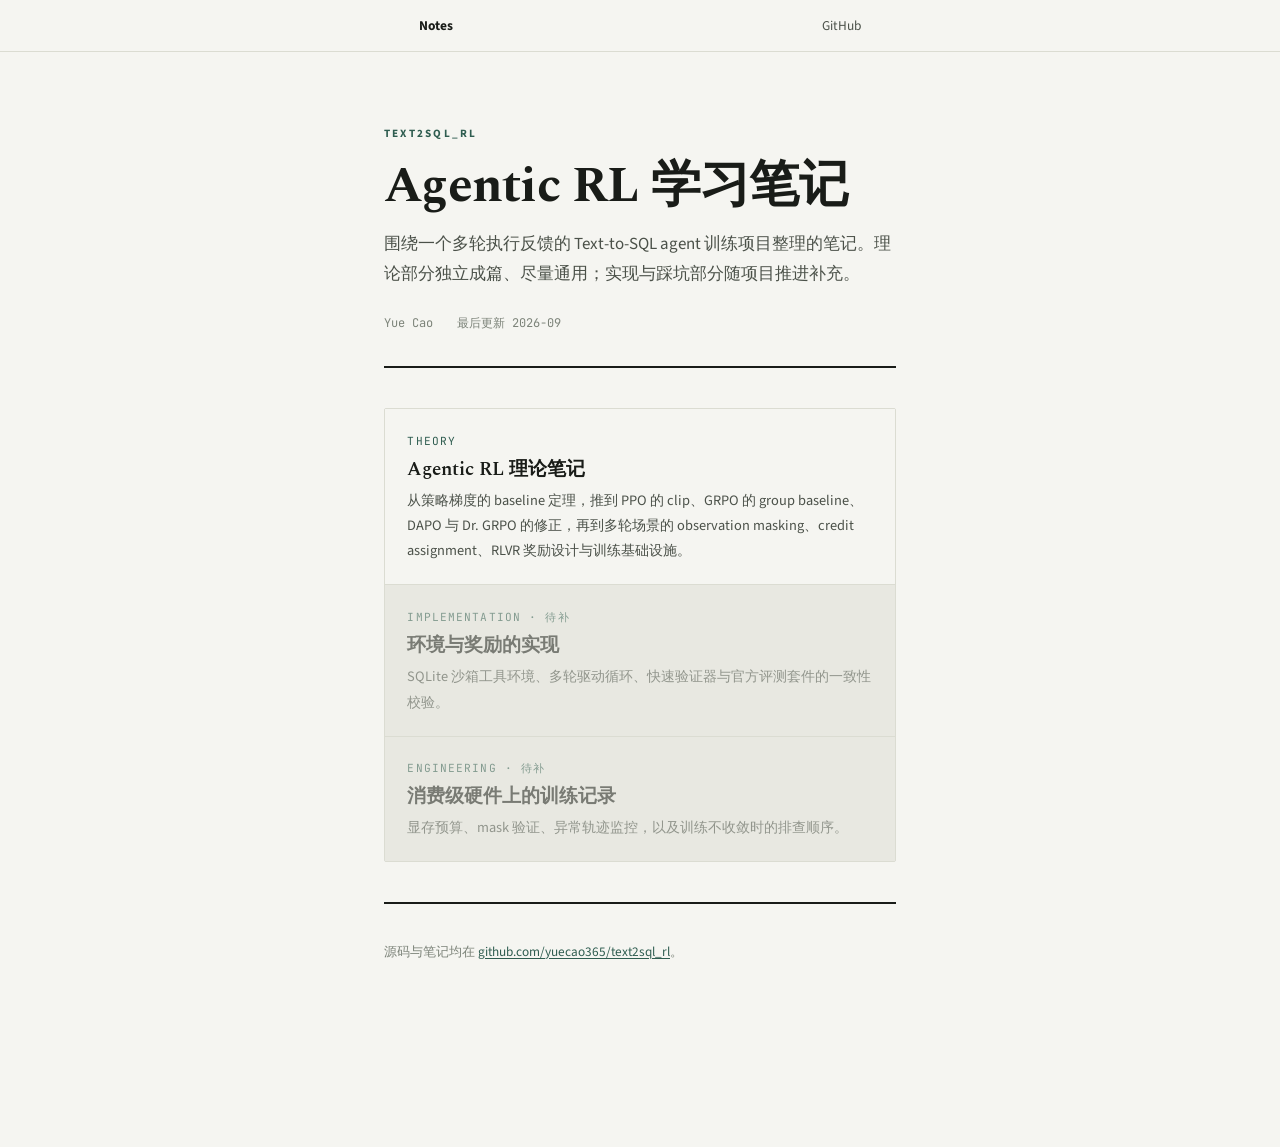
==== docs/index.html @ 24db0af2 "Add Agentic RL theory notes 从策略梯度到多轮 agent 训练的系统整理，作为项目的理论底稿：  - Part 0  问题设定：token-level MDP 与 sequ" ====
<!DOCTYPE html>
<html lang="zh-CN">
<head>
<meta charset="utf-8">
<meta name="viewport" content="width=device-width, initial-scale=1">
<title>Notes — text2sql_rl</title>
<meta name="description" content="Agentic RL 学习笔记：理论推导、实现记录与踩坑总结。">
<link rel="preconnect" href="https://fonts.googleapis.com">
<link rel="preconnect" href="https://fonts.gstatic.com" crossorigin>
<link rel="stylesheet" href="https://fonts.googleapis.com/css2?family=Spectral:ital,wght@0,400;0,600;0,700;1,400&family=Source+Sans+3:wght@400;600;700&family=JetBrains+Mono:wght@400;500&display=swap">
<link rel="stylesheet" href="assets/notes.css">
</head>
<body>

<div class="topbar"><div class="inner">
  <span class="here">Notes</span>
  <span class="spacer"></span>
  <a href="https://github.com/yuecao365/text2sql_rl">GitHub</a>
</div></div>

<div class="wrap">

<header class="mast">
  <div class="eyebrow">text2sql_rl</div>
  <h1>Agentic RL 学习笔记</h1>
  <p class="dek">围绕一个多轮执行反馈的 Text-to-SQL agent 训练项目整理的笔记。理论部分独立成篇、尽量通用；实现与踩坑部分随项目推进补充。</p>
  <div class="meta">
    <span>Yue Cao</span>
    <span>最后更新 2026-09</span>
  </div>
</header>

<div class="cards">
  <a class="card" href="theory.html">
    <div class="card-k">Theory</div>
    <h3>Agentic RL 理论笔记</h3>
    <p>从策略梯度的 baseline 定理，推到 PPO 的 clip、GRPO 的 group baseline、DAPO 与 Dr. GRPO 的修正，再到多轮场景的 observation masking、credit assignment、RLVR 奖励设计与训练基础设施。</p>
  </a>
  <div class="card soon">
    <div class="card-k">Implementation · 待补</div>
    <h3>环境与奖励的实现</h3>
    <p>SQLite 沙箱工具环境、多轮驱动循环、快速验证器与官方评测套件的一致性校验。</p>
  </div>
  <div class="card soon">
    <div class="card-k">Engineering · 待补</div>
    <h3>消费级硬件上的训练记录</h3>
    <p>显存预算、mask 验证、异常轨迹监控，以及训练不收敛时的排查顺序。</p>
  </div>
</div>

<footer class="site">
  <p>源码与笔记均在 <a href="https://github.com/yuecao365/text2sql_rl">github.com/yuecao365/text2sql_rl</a>。</p>
</footer>

</div>
</body>
</html>
---- docs/assets/notes.css ----
/* ===========================================================
   Agentic RL Notes — shared stylesheet
   =========================================================== */

:root{
  --ground:#F5F5F1; --surface:#FFFFFF; --surface-2:#EBECE5;
  --ink:#191C18; --ink-2:#4B5149; --ink-3:#7C8379;
  --rule:#DBDCD2; --rule-soft:#E7E8E0;
  --accent:#2F5D50; --accent-soft:#E3EDE8;
  --warn:#96552A; --warn-soft:#F6E9DD;
  --code-bg:#EEF0E9;
  --measure:70ch;
}
@media (prefers-color-scheme: dark){
  :root{
    --ground:#14170F; --surface:#1B1F17; --surface-2:#222719;
    --ink:#E9EBE1; --ink-2:#AAB2A3; --ink-3:#7B8377;
    --rule:#2C3228; --rule-soft:#242A20;
    --accent:#8FC7AF; --accent-soft:#1E2C25;
    --warn:#D89B6B; --warn-soft:#2E241A;
    --code-bg:#1E2318;
  }
}

*{box-sizing:border-box;}
html{scroll-behavior:smooth;}
@media (prefers-reduced-motion:reduce){html{scroll-behavior:auto;}}

body{
  margin:0; background:var(--ground); color:var(--ink);
  font-family:'Source Sans 3','Noto Sans SC',-apple-system,BlinkMacSystemFont,'Segoe UI',sans-serif;
  font-size:17px; line-height:1.75;
  -webkit-text-size-adjust:100%; -webkit-font-smoothing:antialiased;
}

/* ---------- top bar ---------- */
.topbar{
  border-bottom:1px solid var(--rule); background:var(--ground);
  position:sticky; top:0; z-index:20;
}
.topbar .inner{
  max-width:var(--measure); margin:0 auto; padding:.85rem 1.5rem;
  display:flex; gap:1.5rem; align-items:baseline; font-size:.84rem;
}
.topbar a{color:var(--ink-2); text-decoration:none;}
.topbar a:hover{color:var(--accent);}
.topbar .here{font-weight:700; color:var(--ink);}
.topbar .spacer{flex:1;}

/* ---------- layout ---------- */
.wrap{max-width:var(--measure); margin:0 auto; padding:0 1.5rem 7rem;}

/* ---------- masthead ---------- */
.mast{padding:4.5rem 0 2rem; border-bottom:2px solid var(--ink); margin-bottom:2.5rem;}
.mast .eyebrow{
  font-size:.7rem; letter-spacing:.2em; text-transform:uppercase;
  color:var(--accent); font-weight:700; margin-bottom:1rem;
}
h1{
  font-family:'Spectral',Georgia,'Songti SC',serif; font-weight:700;
  font-size:clamp(2.1rem,5.5vw,3.1rem); line-height:1.1; letter-spacing:-.015em;
  margin:0 0 1rem; text-wrap:balance;
}
.mast .dek{font-size:1.06rem; color:var(--ink-2); margin:0 0 1.5rem;}
.mast .meta{
  font-family:'JetBrains Mono',ui-monospace,monospace; font-size:.75rem;
  color:var(--ink-3); display:flex; flex-wrap:wrap; gap:.4rem 1.5rem;
}

/* ---------- table of contents ---------- */
.toc{
  border:1px solid var(--rule); border-radius:2px; padding:1.6rem 1.5rem 1.3rem;
  margin:0 0 3.5rem; position:relative; background:transparent;
}
.toc > .toc-title{
  position:absolute; top:-.66em; left:1.1rem; background:var(--ground); padding:0 .55rem;
  font-size:.67rem; font-weight:700; letter-spacing:.15em; text-transform:uppercase; color:var(--accent);
}
.toc ol{list-style:none; margin:0; padding:0; counter-reset:part;}
.toc > ol > li{counter-increment:part; margin-bottom:.5rem;}
.toc > ol > li > a{
  font-family:'Spectral',Georgia,serif; font-weight:600; font-size:1.02rem;
  color:var(--ink); text-decoration:none; display:block;
}
.toc > ol > li > a::before{
  content:counter(part,decimal-leading-zero) "  ";
  font-family:'JetBrains Mono',monospace; font-size:.76rem; font-weight:500;
  color:var(--accent); letter-spacing:.05em;
}
.toc > ol > li > a:hover{color:var(--accent);}
.toc ul{list-style:none; margin:.15rem 0 .9rem; padding-left:2.35rem;
  display:flex; flex-wrap:wrap; gap:.1rem 1.1rem;}
.toc ul li{font-size:.85rem;}
.toc ul a{color:var(--ink-3); text-decoration:none;}
.toc ul a:hover{color:var(--accent);}

/* ---------- sections ---------- */
section.part{margin-bottom:4.5rem; scroll-margin-top:4.5rem;}
.part-head{margin-bottom:2rem; padding-bottom:1rem; border-bottom:1px solid var(--rule);}
.part-num{
  font-family:'JetBrains Mono',monospace; font-size:.72rem; font-weight:500;
  letter-spacing:.12em; color:var(--accent); text-transform:uppercase;
}
h2{
  font-family:'Spectral',Georgia,'Songti SC',serif; font-weight:700;
  font-size:clamp(1.6rem,3.6vw,2.05rem); line-height:1.2; letter-spacing:-.012em;
  margin:.45rem 0 .5rem; text-wrap:balance;
}
.part-sub{font-size:.88rem; color:var(--ink-3); margin:0;}
h3{
  font-family:'Spectral',Georgia,'Songti SC',serif; font-weight:600;
  font-size:1.3rem; line-height:1.32; margin:2.8rem 0 .8rem;
  text-wrap:balance; scroll-margin-top:4.5rem;
}
h4{font-weight:700; font-size:1rem; margin:1.8rem 0 .45rem; color:var(--ink);}
p{margin:0 0 1.1rem;}
a{color:var(--accent); text-decoration-thickness:1px; text-underline-offset:2px;}
a:focus-visible{outline:2px solid var(--accent); outline-offset:3px; border-radius:2px;}
strong{font-weight:700; color:var(--ink);}
ul,ol{margin:0 0 1.2rem; padding-left:1.4rem;}
li{margin-bottom:.5rem;}
li::marker{color:var(--ink-3);}

/* ---------- math ---------- */
mjx-container[display="true"]{
  margin:1.5rem 0 !important; overflow-x:auto; overflow-y:hidden;
  padding:.35rem .2rem;
}
mjx-container{color:var(--ink);}

/* 宽公式允许适度破格，超出正文测量宽度，减少横向滚动 */
@media (min-width:900px){
  mjx-container[display="true"]{
    margin-left:calc(-1 * clamp(0px, 7vw, 110px)) !important;
    margin-right:calc(-1 * clamp(0px, 7vw, 110px)) !important;
  }
}

/* ---------- code ---------- */
code{
  font-family:'JetBrains Mono',ui-monospace,monospace; font-size:.84em;
  background:var(--code-bg); padding:.13em .38em; border-radius:2px;
}
pre{
  font-family:'JetBrains Mono',ui-monospace,monospace; font-size:.8rem; line-height:1.75;
  background:var(--code-bg); border:1px solid var(--rule); border-radius:2px;
  padding:1rem 1.15rem; overflow-x:auto; margin:1.5rem 0; color:var(--ink);
}
pre code{background:none; padding:0; font-size:1em;}

/* ---------- callout boxes ---------- */
.box{
  position:relative; border:1px solid var(--rule); border-radius:2px;
  padding:1.7rem 1.35rem 1.2rem; margin:2.2rem 0; background:transparent;
}
.box > .lbl{
  position:absolute; top:-.66em; left:1.05rem; background:var(--ground); padding:0 .55rem;
  font-size:.67rem; font-weight:700; letter-spacing:.15em; text-transform:uppercase;
  color:var(--accent);
}
.box.key{background:var(--accent-soft); border-color:var(--accent);}
.box.key > .lbl{background:var(--accent-soft);}
.box.warn{background:var(--warn-soft); border-color:var(--warn);}
.box.warn > .lbl{background:var(--warn-soft); color:var(--warn);}
.box > *:last-child{margin-bottom:0;}

.lede{
  font-size:1.04rem; color:var(--ink-2);
  border-left:2px solid var(--accent); padding-left:1.15rem; margin:0 0 2.2rem;
}

/* ---------- tables ---------- */
.tw{overflow-x:auto; margin:1.7rem 0; border:1px solid var(--rule); border-radius:2px;}
table{border-collapse:collapse; width:100%; font-size:.87rem; background:var(--surface);}
th,td{text-align:left; padding:.7rem .85rem; border-bottom:1px solid var(--rule-soft); vertical-align:top;}
thead th{
  background:var(--surface-2); font-size:.68rem; letter-spacing:.09em; text-transform:uppercase;
  color:var(--ink-2); font-weight:700; white-space:nowrap; border-bottom:1px solid var(--rule);
}
tbody tr:last-child td{border-bottom:none;}
td.num{font-family:'JetBrains Mono',monospace; font-variant-numeric:tabular-nums; white-space:nowrap;}

/* ---------- references ---------- */
.refs{list-style:none; padding-left:0; counter-reset:ref; font-size:.88rem;}
.refs li{counter-increment:ref; position:relative; padding-left:2.5rem; margin-bottom:.7rem; color:var(--ink-2);}
.refs li::before{
  content:"[" counter(ref) "]"; position:absolute; left:0; top:0;
  font-family:'JetBrains Mono',monospace; font-size:.76rem; color:var(--accent);
}

/* ---------- index page cards ---------- */
.cards{display:grid; gap:1px; background:var(--rule); border:1px solid var(--rule); border-radius:2px; margin:2.5rem 0;}
.card{background:var(--ground); padding:1.4rem 1.4rem 1.3rem; text-decoration:none; display:block; color:inherit;}
.card:hover{background:var(--surface);}
.card .card-k{font-family:'JetBrains Mono',monospace; font-size:.7rem; letter-spacing:.1em; text-transform:uppercase; color:var(--accent);}
.card h3{font-size:1.18rem; margin:.4rem 0 .35rem;}
.card p{font-size:.9rem; color:var(--ink-2); margin:0;}
.card.soon{opacity:.5;}
.card.soon:hover{background:var(--ground); cursor:default;}

footer.site{
  border-top:2px solid var(--ink); padding:2.2rem 0 4rem;
  font-size:.83rem; color:var(--ink-3);
}
footer.site p{margin:0 0 .5rem;}
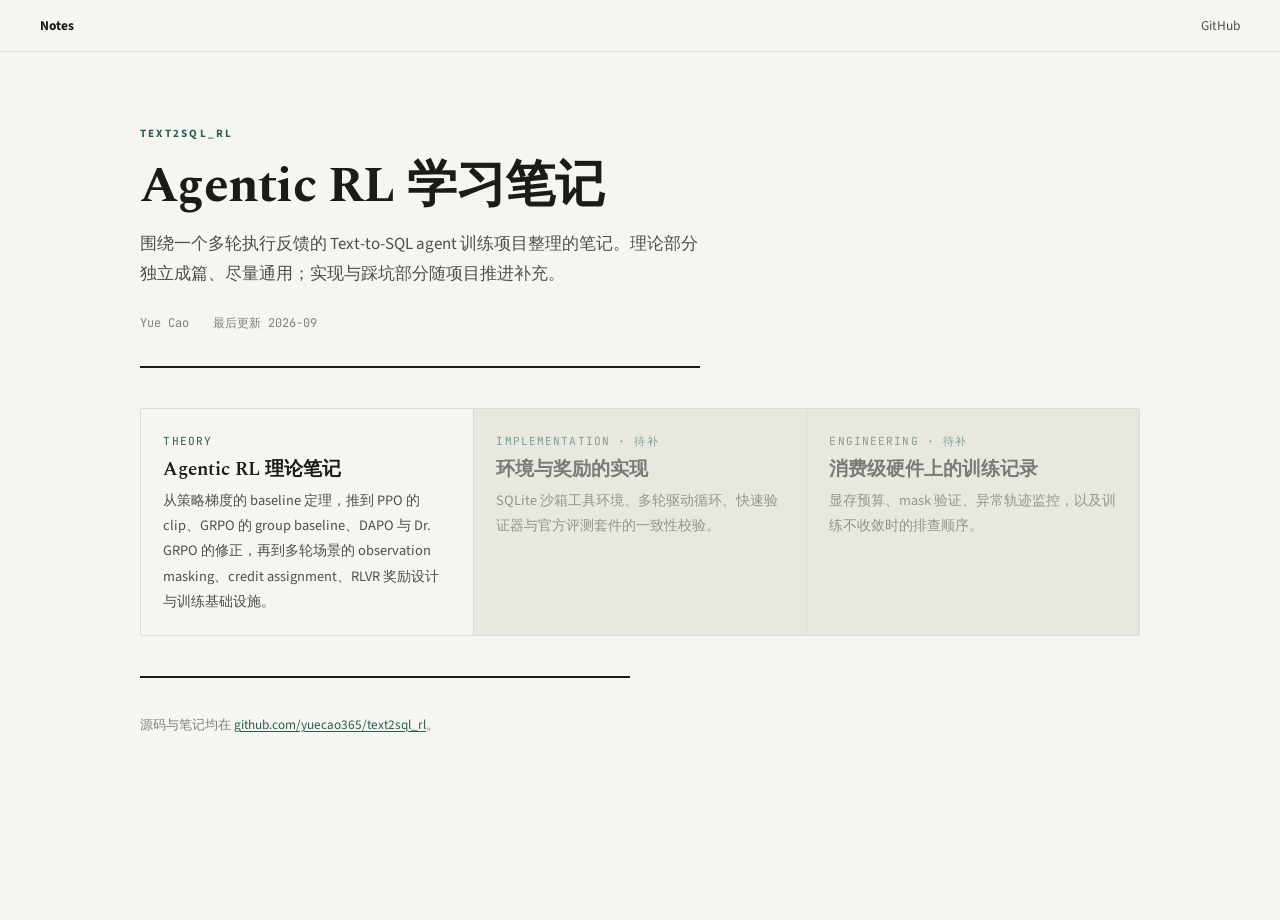
==== commit 1c591e6f: "Use full page width: sticky TOC rail + wide tables/code 宽屏下正文两侧留白过多。改为三区布局，让空间各司其职：  - 左侧 250px 常驻目录" ====
--- a/docs/index.html
+++ b/docs/index.html
@@ -18,7 +18,7 @@
   <a href="https://github.com/yuecao365/text2sql_rl">GitHub</a>
 </div></div>
 
-<div class="wrap">
+<div class="wrap solo">
 
 <header class="mast">
   <div class="eyebrow">text2sql_rl</div>
--- a/docs/assets/notes.css
+++ b/docs/assets/notes.css
@@ -42,6 +42,12 @@
   max-width:var(--measure); margin:0 auto; padding:.85rem 1.5rem;
   display:flex; gap:1.5rem; align-items:baseline; font-size:.84rem;
 }
+@media (min-width:1180px){
+  .topbar .inner{max-width:1420px; padding:.85rem 2.5rem;}
+}
+@media (min-width:1600px){
+  .topbar .inner{max-width:1560px;}
+}
 .topbar a{color:var(--ink-2); text-decoration:none;}
 .topbar a:hover{color:var(--accent);}
 .topbar .here{font-weight:700; color:var(--ink);}
@@ -49,6 +55,87 @@
 
 /* ---------- layout ---------- */
 .wrap{max-width:var(--measure); margin:0 auto; padding:0 1.5rem 7rem;}
+.shell{display:block;}
+.rail{display:none;}
+
+/* 宽屏：左侧常驻目录，正文保持阅读行宽，宽元素（表格/代码/公式）向右扩展 */
+@media (min-width:1180px){
+  .shell{
+    display:grid;
+    grid-template-columns:250px minmax(0,1fr);
+    gap:0 4rem;
+    max-width:1420px; margin:0 auto; padding:0 2.5rem;
+  }
+  .shell > .wrap{grid-column:2; max-width:none; margin:0; padding:0 0 7rem;}
+
+  /* 无侧栏的短页面（索引页）：单独放宽 */
+  .wrap.solo{max-width:1080px; padding:0 2.5rem 7rem;}
+  .wrap.solo .mast{max-width:var(--measure);}
+  .cards{grid-template-columns:repeat(3,1fr);}
+
+  /* 正文类元素保持在阅读行宽内 */
+  .mast,
+  .part-head,
+  section.part > p,
+  section.part > ul,
+  section.part > ol,
+  section.part > h3,
+  section.part > h4,
+  section.part > .box,
+  section.part > .lede,
+  section.part > blockquote,
+  footer.site{
+    max-width:var(--measure);
+  }
+  /* 宽元素放开 */
+  section.part > .tw,
+  section.part > pre{max-width:none;}
+
+  /* 顶部内联目录让位给侧栏 */
+  .toc{display:none;}
+
+  .rail{
+    display:block; grid-column:1;
+    position:sticky; top:0; align-self:start;
+    max-height:100vh; overflow-y:auto;
+    padding:5.5rem 0 3rem; font-size:.84rem;
+    scrollbar-width:thin;
+  }
+  .rail .rail-h{
+    font-size:.64rem; letter-spacing:.16em; text-transform:uppercase;
+    color:var(--ink-3); font-weight:700; margin-bottom:1rem;
+  }
+  .rail ol{list-style:none; margin:0; padding:0; counter-reset:rpart;}
+  .rail > ol > li{counter-increment:rpart; margin-bottom:.15rem;}
+  .rail > ol > li > a{
+    display:block; padding:.3rem 0 .3rem .75rem;
+    color:var(--ink-2); text-decoration:none; line-height:1.35;
+    border-left:2px solid transparent;
+    font-family:'Spectral',Georgia,serif; font-weight:600; font-size:.95rem;
+  }
+  .rail > ol > li > a::before{
+    content:counter(rpart,decimal-leading-zero) "  ";
+    font-family:'JetBrains Mono',monospace; font-size:.68rem; font-weight:500;
+    color:var(--ink-3);
+  }
+  .rail > ol > li > a:hover{color:var(--accent); border-left-color:var(--rule);}
+  .rail ul{list-style:none; margin:.1rem 0 .5rem; padding:0;}
+  .rail ul li{margin:0;}
+  .rail ul a{
+    display:block; padding:.2rem 0 .2rem 2.35rem;
+    color:var(--ink-3); text-decoration:none; font-size:.79rem; line-height:1.35;
+    border-left:2px solid transparent;
+  }
+  .rail ul a:hover{color:var(--accent);}
+  .rail a.active{color:var(--accent); border-left-color:var(--accent); background:var(--accent-soft);}
+  .rail > ol > li > a.active::before{color:var(--accent);}
+}
+
+/* 超宽屏：正文行宽略放开，避免留白过多 */
+@media (min-width:1600px){
+  :root{--measure:76ch;}
+  .shell{max-width:1560px; grid-template-columns:270px minmax(0,1fr);}
+}
 
 /* ---------- masthead ---------- */
 .mast{padding:4.5rem 0 2rem; border-bottom:2px solid var(--ink); margin-bottom:2.5rem;}
@@ -128,11 +215,12 @@
 }
 mjx-container{color:var(--ink);}
 
-/* 宽公式允许适度破格，超出正文测量宽度，减少横向滚动 */
-@media (min-width:900px){
+/* 中等宽度（单栏居中、无侧栏）时，宽公式适度破格减少横向滚动。
+   ≥1180px 走侧栏布局，正文列本身已足够宽，不再需要破格。 */
+@media (min-width:900px) and (max-width:1179px){
   mjx-container[display="true"]{
-    margin-left:calc(-1 * clamp(0px, 7vw, 110px)) !important;
-    margin-right:calc(-1 * clamp(0px, 7vw, 110px)) !important;
+    margin-left:calc(-1 * clamp(0px, 5vw, 80px)) !important;
+    margin-right:calc(-1 * clamp(0px, 5vw, 80px)) !important;
   }
 }
 
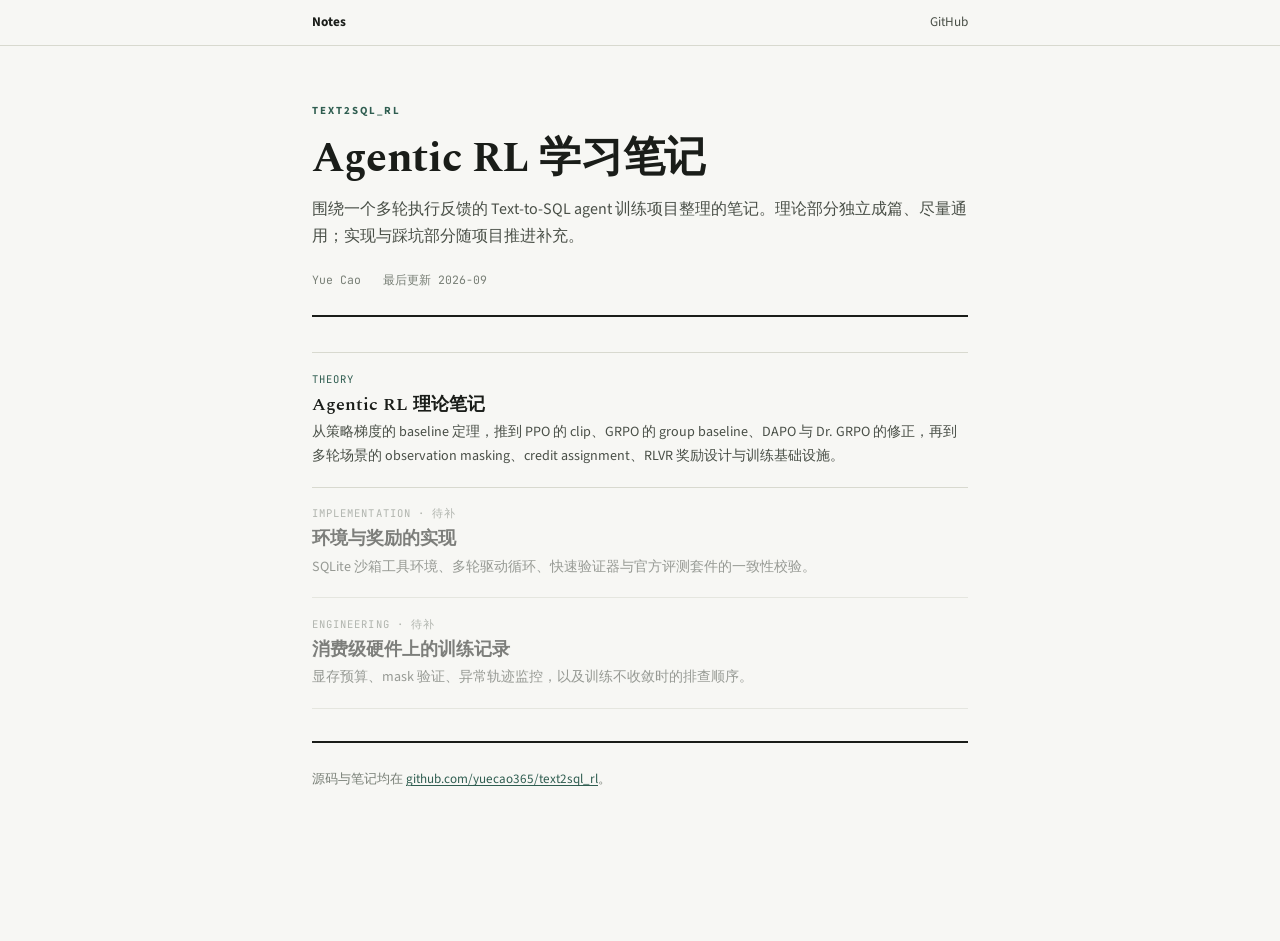
==== commit 8b14f8c5: "Rework layout for reading: centered column, restrained styling 上一版有两个实际问题：  1. 视觉不居中。侧栏与正文被整体居中，但正文只" ====
--- a/docs/index.html
+++ b/docs/index.html
@@ -8,7 +8,7 @@
 <link rel="preconnect" href="https://fonts.googleapis.com">
 <link rel="preconnect" href="https://fonts.gstatic.com" crossorigin>
 <link rel="stylesheet" href="https://fonts.googleapis.com/css2?family=Spectral:ital,wght@0,400;0,600;0,700;1,400&family=Source+Sans+3:wght@400;600;700&family=JetBrains+Mono:wght@400;500&display=swap">
-<link rel="stylesheet" href="assets/notes.css">
+<link rel="stylesheet" href="assets/notes.css?v=3">
 </head>
 <body>
 
@@ -18,7 +18,7 @@
   <a href="https://github.com/yuecao365/text2sql_rl">GitHub</a>
 </div></div>
 
-<div class="wrap solo">
+<div class="wrap">
 
 <header class="mast">
   <div class="eyebrow">text2sql_rl</div>
--- a/docs/assets/notes.css
+++ b/docs/assets/notes.css
@@ -1,23 +1,27 @@
 /* ===========================================================
-   Agentic RL Notes — shared stylesheet
+   Agentic RL Notes — stylesheet
+   目标：学术笔记的阅读密度与信息层级，装饰从简。
+   布局：正文列在视口中居中；目录浮在左侧空白区，不参与居中计算。
    =========================================================== */
 
 :root{
-  --ground:#F5F5F1; --surface:#FFFFFF; --surface-2:#EBECE5;
-  --ink:#191C18; --ink-2:#4B5149; --ink-3:#7C8379;
-  --rule:#DBDCD2; --rule-soft:#E7E8E0;
-  --accent:#2F5D50; --accent-soft:#E3EDE8;
-  --warn:#96552A; --warn-soft:#F6E9DD;
-  --code-bg:#EEF0E9;
-  --measure:70ch;
+  --ground:#F7F7F4; --surface:#FFFFFF; --surface-2:#EDEEE8;
+  --ink:#1A1D19; --ink-2:#494F47; --ink-3:#787F76;
+  --rule:#D8D9CF; --rule-soft:#E6E7DF;
+  --accent:#2F5D50;
+  --warn:#8F5227;
+  --code-bg:#EFF0EA;
+  --measure:44rem;          /* ≈704px，中文约 40 字/行 */
+  --rail-w:14rem;
+  --rail-gap:2.5rem;
 }
 @media (prefers-color-scheme: dark){
   :root{
-    --ground:#14170F; --surface:#1B1F17; --surface-2:#222719;
-    --ink:#E9EBE1; --ink-2:#AAB2A3; --ink-3:#7B8377;
-    --rule:#2C3228; --rule-soft:#242A20;
-    --accent:#8FC7AF; --accent-soft:#1E2C25;
-    --warn:#D89B6B; --warn-soft:#2E241A;
+    --ground:#15180F; --surface:#1C2017; --surface-2:#232819;
+    --ink:#E8EAE0; --ink-2:#A9B0A2; --ink-3:#7A8276;
+    --rule:#2E332A; --rule-soft:#252A21;
+    --accent:#8CC4AC;
+    --warn:#D2955F;
     --code-bg:#1E2318;
   }
 }
@@ -29,265 +33,198 @@
 body{
   margin:0; background:var(--ground); color:var(--ink);
   font-family:'Source Sans 3','Noto Sans SC',-apple-system,BlinkMacSystemFont,'Segoe UI',sans-serif;
-  font-size:17px; line-height:1.75;
+  font-size:17px; line-height:1.7;
   -webkit-text-size-adjust:100%; -webkit-font-smoothing:antialiased;
 }
 
-/* ---------- top bar ---------- */
-.topbar{
-  border-bottom:1px solid var(--rule); background:var(--ground);
-  position:sticky; top:0; z-index:20;
-}
+/* ---------- 顶栏 ---------- */
+.topbar{border-bottom:1px solid var(--rule); background:var(--ground); position:sticky; top:0; z-index:20;}
 .topbar .inner{
-  max-width:var(--measure); margin:0 auto; padding:.85rem 1.5rem;
-  display:flex; gap:1.5rem; align-items:baseline; font-size:.84rem;
-}
-@media (min-width:1180px){
-  .topbar .inner{max-width:1420px; padding:.85rem 2.5rem;}
-}
-@media (min-width:1600px){
-  .topbar .inner{max-width:1560px;}
+  max-width:var(--measure); margin:0 auto; padding:.7rem 1.5rem;
+  display:flex; gap:1.5rem; align-items:baseline; font-size:.83rem;
 }
 .topbar a{color:var(--ink-2); text-decoration:none;}
 .topbar a:hover{color:var(--accent);}
 .topbar .here{font-weight:700; color:var(--ink);}
 .topbar .spacer{flex:1;}
 
-/* ---------- layout ---------- */
-.wrap{max-width:var(--measure); margin:0 auto; padding:0 1.5rem 7rem;}
+/* ---------- 正文列：始终在视口中居中 ---------- */
 .shell{display:block;}
+.wrap{max-width:var(--measure); margin:0 auto; padding:0 1.5rem 6rem;}
 .rail{display:none;}
 
-/* 宽屏：左侧常驻目录，正文保持阅读行宽，宽元素（表格/代码/公式）向右扩展 */
-@media (min-width:1180px){
-  .shell{
-    display:grid;
-    grid-template-columns:250px minmax(0,1fr);
-    gap:0 4rem;
-    max-width:1420px; margin:0 auto; padding:0 2.5rem;
+/* ---------- 左侧目录：浮在左空白区，不影响正文居中 ---------- */
+@media (min-width:1360px){
+  .rail{
+    display:block; position:fixed;
+    top:4rem;
+    left:max(1.5rem, calc(50% - var(--measure)/2 - var(--rail-gap) - var(--rail-w)));
+    width:var(--rail-w);
+    max-height:calc(100vh - 5.5rem);
+    overflow-y:auto; overscroll-behavior:contain;
+    font-size:.82rem; scrollbar-width:thin;
   }
-  .shell > .wrap{grid-column:2; max-width:none; margin:0; padding:0 0 7rem;}
-
-  /* 无侧栏的短页面（索引页）：单独放宽 */
-  .wrap.solo{max-width:1080px; padding:0 2.5rem 7rem;}
-  .wrap.solo .mast{max-width:var(--measure);}
-  .cards{grid-template-columns:repeat(3,1fr);}
-
-  /* 正文类元素保持在阅读行宽内 */
-  .mast,
-  .part-head,
-  section.part > p,
-  section.part > ul,
-  section.part > ol,
-  section.part > h3,
-  section.part > h4,
-  section.part > .box,
-  section.part > .lede,
-  section.part > blockquote,
-  footer.site{
-    max-width:var(--measure);
-  }
-  /* 宽元素放开 */
-  section.part > .tw,
-  section.part > pre{max-width:none;}
-
-  /* 顶部内联目录让位给侧栏 */
-  .toc{display:none;}
-
-  .rail{
-    display:block; grid-column:1;
-    position:sticky; top:0; align-self:start;
-    max-height:100vh; overflow-y:auto;
-    padding:5.5rem 0 3rem; font-size:.84rem;
-    scrollbar-width:thin;
-  }
-  .rail .rail-h{
-    font-size:.64rem; letter-spacing:.16em; text-transform:uppercase;
-    color:var(--ink-3); font-weight:700; margin-bottom:1rem;
-  }
-  .rail ol{list-style:none; margin:0; padding:0; counter-reset:rpart;}
-  .rail > ol > li{counter-increment:rpart; margin-bottom:.15rem;}
-  .rail > ol > li > a{
-    display:block; padding:.3rem 0 .3rem .75rem;
-    color:var(--ink-2); text-decoration:none; line-height:1.35;
-    border-left:2px solid transparent;
-    font-family:'Spectral',Georgia,serif; font-weight:600; font-size:.95rem;
-  }
-  .rail > ol > li > a::before{
-    content:counter(rpart,decimal-leading-zero) "  ";
-    font-family:'JetBrains Mono',monospace; font-size:.68rem; font-weight:500;
-    color:var(--ink-3);
-  }
-  .rail > ol > li > a:hover{color:var(--accent); border-left-color:var(--rule);}
-  .rail ul{list-style:none; margin:.1rem 0 .5rem; padding:0;}
-  .rail ul li{margin:0;}
-  .rail ul a{
-    display:block; padding:.2rem 0 .2rem 2.35rem;
-    color:var(--ink-3); text-decoration:none; font-size:.79rem; line-height:1.35;
-    border-left:2px solid transparent;
-  }
-  .rail ul a:hover{color:var(--accent);}
-  .rail a.active{color:var(--accent); border-left-color:var(--accent); background:var(--accent-soft);}
-  .rail > ol > li > a.active::before{color:var(--accent);}
-}
-
-/* 超宽屏：正文行宽略放开，避免留白过多 */
-@media (min-width:1600px){
-  :root{--measure:76ch;}
-  .shell{max-width:1560px; grid-template-columns:270px minmax(0,1fr);}
-}
-
-/* ---------- masthead ---------- */
-.mast{padding:4.5rem 0 2rem; border-bottom:2px solid var(--ink); margin-bottom:2.5rem;}
+  .toc{display:none;}     /* 有侧栏时隐藏页首内联目录 */
+}
+.rail .rail-h{
+  font-size:.63rem; letter-spacing:.16em; text-transform:uppercase;
+  color:var(--ink-3); font-weight:700; margin-bottom:.7rem;
+}
+.rail ol{list-style:none; margin:0; padding:0; counter-reset:rpart;}
+.rail > ol > li{counter-increment:rpart; margin:0 0 .1rem;}
+.rail > ol > li > a{
+  display:block; padding:.22rem 0 .22rem .6rem;
+  color:var(--ink-2); text-decoration:none; line-height:1.3;
+  border-left:2px solid transparent; font-weight:600; font-size:.86rem;
+}
+.rail > ol > li > a::before{
+  content:counter(rpart,decimal-leading-zero) "\00a0\00a0";
+  font-family:'JetBrains Mono',monospace; font-size:.66rem; font-weight:500; color:var(--ink-3);
+}
+.rail ul{list-style:none; margin:0 0 .4rem; padding:0;}
+.rail ul a{
+  display:block; padding:.15rem 0 .15rem 2.05rem;
+  color:var(--ink-3); text-decoration:none; font-size:.775rem; line-height:1.3;
+  border-left:2px solid transparent;
+}
+.rail a:hover{color:var(--accent);}
+.rail a.active{color:var(--accent); border-left-color:var(--accent); font-weight:700;}
+.rail > ol > li > a.active::before{color:var(--accent);}
+.rail a:focus-visible{outline:2px solid var(--accent); outline-offset:-2px;}
+
+/* ---------- 报头 ---------- */
+.mast{padding:3.5rem 0 1.6rem; border-bottom:2px solid var(--ink); margin-bottom:2.2rem;}
 .mast .eyebrow{
-  font-size:.7rem; letter-spacing:.2em; text-transform:uppercase;
-  color:var(--accent); font-weight:700; margin-bottom:1rem;
+  font-size:.68rem; letter-spacing:.18em; text-transform:uppercase;
+  color:var(--accent); font-weight:700; margin-bottom:.9rem;
 }
 h1{
-  font-family:'Spectral',Georgia,'Songti SC',serif; font-weight:700;
-  font-size:clamp(2.1rem,5.5vw,3.1rem); line-height:1.1; letter-spacing:-.015em;
-  margin:0 0 1rem; text-wrap:balance;
-}
-.mast .dek{font-size:1.06rem; color:var(--ink-2); margin:0 0 1.5rem;}
+  font-family:'Spectral',Georgia,serif; font-weight:700;
+  font-size:clamp(1.95rem,4.5vw,2.6rem); line-height:1.15; letter-spacing:-.01em;
+  margin:0 0 .85rem; text-wrap:balance;
+}
+.mast .dek{font-size:1rem; color:var(--ink-2); margin:0 0 1.2rem;}
 .mast .meta{
-  font-family:'JetBrains Mono',ui-monospace,monospace; font-size:.75rem;
-  color:var(--ink-3); display:flex; flex-wrap:wrap; gap:.4rem 1.5rem;
-}
-
-/* ---------- table of contents ---------- */
-.toc{
-  border:1px solid var(--rule); border-radius:2px; padding:1.6rem 1.5rem 1.3rem;
-  margin:0 0 3.5rem; position:relative; background:transparent;
-}
+  font-family:'JetBrains Mono',ui-monospace,monospace; font-size:.72rem;
+  color:var(--ink-3); display:flex; flex-wrap:wrap; gap:.3rem 1.4rem;
+}
+
+/* ---------- 页首内联目录（窄屏） ---------- */
+.toc{border:1px solid var(--rule); padding:1.1rem 1.2rem .9rem; margin:0 0 2.5rem;}
 .toc > .toc-title{
-  position:absolute; top:-.66em; left:1.1rem; background:var(--ground); padding:0 .55rem;
-  font-size:.67rem; font-weight:700; letter-spacing:.15em; text-transform:uppercase; color:var(--accent);
+  display:block; font-size:.63rem; font-weight:700; letter-spacing:.14em;
+  text-transform:uppercase; color:var(--ink-3); margin-bottom:.7rem;
 }
 .toc ol{list-style:none; margin:0; padding:0; counter-reset:part;}
-.toc > ol > li{counter-increment:part; margin-bottom:.5rem;}
-.toc > ol > li > a{
-  font-family:'Spectral',Georgia,serif; font-weight:600; font-size:1.02rem;
-  color:var(--ink); text-decoration:none; display:block;
-}
+.toc > ol > li{counter-increment:part; margin-bottom:.35rem;}
+.toc > ol > li > a{font-weight:600; color:var(--ink); text-decoration:none; font-size:.95rem;}
 .toc > ol > li > a::before{
-  content:counter(part,decimal-leading-zero) "  ";
-  font-family:'JetBrains Mono',monospace; font-size:.76rem; font-weight:500;
-  color:var(--accent); letter-spacing:.05em;
-}
-.toc > ol > li > a:hover{color:var(--accent);}
-.toc ul{list-style:none; margin:.15rem 0 .9rem; padding-left:2.35rem;
-  display:flex; flex-wrap:wrap; gap:.1rem 1.1rem;}
-.toc ul li{font-size:.85rem;}
+  content:counter(part,decimal-leading-zero) "\00a0\00a0";
+  font-family:'JetBrains Mono',monospace; font-size:.72rem; color:var(--accent);
+}
+.toc ul{list-style:none; margin:.1rem 0 .7rem; padding-left:2.1rem;
+        display:flex; flex-wrap:wrap; gap:0 1rem;}
+.toc ul li{font-size:.82rem;}
 .toc ul a{color:var(--ink-3); text-decoration:none;}
-.toc ul a:hover{color:var(--accent);}
-
-/* ---------- sections ---------- */
-section.part{margin-bottom:4.5rem; scroll-margin-top:4.5rem;}
-.part-head{margin-bottom:2rem; padding-bottom:1rem; border-bottom:1px solid var(--rule);}
+.toc a:hover{color:var(--accent);}
+
+/* ---------- 章节 ---------- */
+section.part{margin-bottom:3.2rem; scroll-margin-top:4rem;}
+.part-head{margin-bottom:1.4rem; padding-bottom:.7rem; border-bottom:1px solid var(--rule);}
 .part-num{
-  font-family:'JetBrains Mono',monospace; font-size:.72rem; font-weight:500;
-  letter-spacing:.12em; color:var(--accent); text-transform:uppercase;
+  font-family:'JetBrains Mono',monospace; font-size:.69rem; font-weight:500;
+  letter-spacing:.11em; color:var(--accent); text-transform:uppercase;
 }
 h2{
-  font-family:'Spectral',Georgia,'Songti SC',serif; font-weight:700;
-  font-size:clamp(1.6rem,3.6vw,2.05rem); line-height:1.2; letter-spacing:-.012em;
-  margin:.45rem 0 .5rem; text-wrap:balance;
-}
-.part-sub{font-size:.88rem; color:var(--ink-3); margin:0;}
+  font-family:'Spectral',Georgia,serif; font-weight:700;
+  font-size:1.72rem; line-height:1.22; margin:.35rem 0 .4rem; text-wrap:balance;
+}
+.part-sub{font-size:.85rem; color:var(--ink-3); margin:0;}
 h3{
-  font-family:'Spectral',Georgia,'Songti SC',serif; font-weight:600;
-  font-size:1.3rem; line-height:1.32; margin:2.8rem 0 .8rem;
-  text-wrap:balance; scroll-margin-top:4.5rem;
-}
-h4{font-weight:700; font-size:1rem; margin:1.8rem 0 .45rem; color:var(--ink);}
-p{margin:0 0 1.1rem;}
+  font-family:'Spectral',Georgia,serif; font-weight:600;
+  font-size:1.24rem; line-height:1.3; margin:2rem 0 .6rem;
+  text-wrap:balance; scroll-margin-top:4rem;
+}
+h4{font-weight:700; font-size:.97rem; margin:1.4rem 0 .35rem; color:var(--ink);}
+p{margin:0 0 .9rem;}
 a{color:var(--accent); text-decoration-thickness:1px; text-underline-offset:2px;}
-a:focus-visible{outline:2px solid var(--accent); outline-offset:3px; border-radius:2px;}
+a:focus-visible{outline:2px solid var(--accent); outline-offset:3px;}
 strong{font-weight:700; color:var(--ink);}
-ul,ol{margin:0 0 1.2rem; padding-left:1.4rem;}
-li{margin-bottom:.5rem;}
+ul,ol{margin:0 0 1rem; padding-left:1.35rem;}
+li{margin-bottom:.32rem;}
 li::marker{color:var(--ink-3);}
 
-/* ---------- math ---------- */
+/* ---------- 公式 ---------- */
 mjx-container[display="true"]{
-  margin:1.5rem 0 !important; overflow-x:auto; overflow-y:hidden;
-  padding:.35rem .2rem;
+  margin:1.1rem 0 !important; overflow-x:auto; overflow-y:hidden; padding:.2rem 0;
 }
 mjx-container{color:var(--ink);}
 
-/* 中等宽度（单栏居中、无侧栏）时，宽公式适度破格减少横向滚动。
-   ≥1180px 走侧栏布局，正文列本身已足够宽，不再需要破格。 */
-@media (min-width:900px) and (max-width:1179px){
-  mjx-container[display="true"]{
-    margin-left:calc(-1 * clamp(0px, 5vw, 80px)) !important;
-    margin-right:calc(-1 * clamp(0px, 5vw, 80px)) !important;
-  }
-}
-
-/* ---------- code ---------- */
+/* ---------- 代码 ---------- */
 code{
-  font-family:'JetBrains Mono',ui-monospace,monospace; font-size:.84em;
-  background:var(--code-bg); padding:.13em .38em; border-radius:2px;
+  font-family:'JetBrains Mono',ui-monospace,monospace; font-size:.83em;
+  background:var(--code-bg); padding:.1em .35em; border-radius:2px;
 }
 pre{
-  font-family:'JetBrains Mono',ui-monospace,monospace; font-size:.8rem; line-height:1.75;
-  background:var(--code-bg); border:1px solid var(--rule); border-radius:2px;
-  padding:1rem 1.15rem; overflow-x:auto; margin:1.5rem 0; color:var(--ink);
+  font-family:'JetBrains Mono',ui-monospace,monospace; font-size:.78rem; line-height:1.7;
+  background:var(--code-bg); border:1px solid var(--rule);
+  padding:.85rem 1rem; overflow-x:auto; margin:1.1rem 0; color:var(--ink);
 }
 pre code{background:none; padding:0; font-size:1em;}
 
-/* ---------- callout boxes ---------- */
+/* ---------- 标注块：从简，只用左侧细规则线区分 ---------- */
 .box{
-  position:relative; border:1px solid var(--rule); border-radius:2px;
-  padding:1.7rem 1.35rem 1.2rem; margin:2.2rem 0; background:transparent;
+  border:1px solid var(--rule); border-left-width:3px; border-left-color:var(--ink-3);
+  padding:.85rem 1rem; margin:1.3rem 0; background:transparent;
 }
 .box > .lbl{
-  position:absolute; top:-.66em; left:1.05rem; background:var(--ground); padding:0 .55rem;
-  font-size:.67rem; font-weight:700; letter-spacing:.15em; text-transform:uppercase;
-  color:var(--accent);
-}
-.box.key{background:var(--accent-soft); border-color:var(--accent);}
-.box.key > .lbl{background:var(--accent-soft);}
-.box.warn{background:var(--warn-soft); border-color:var(--warn);}
-.box.warn > .lbl{background:var(--warn-soft); color:var(--warn);}
+  display:block; font-size:.65rem; font-weight:700; letter-spacing:.13em;
+  text-transform:uppercase; color:var(--ink-3); margin-bottom:.35rem;
+}
+.box.key{border-left-color:var(--accent);}
+.box.key > .lbl{color:var(--accent);}
+.box.warn{border-left-color:var(--warn);}
+.box.warn > .lbl{color:var(--warn);}
 .box > *:last-child{margin-bottom:0;}
+.box p{margin-bottom:.6rem;}
+.box ol,.box ul{margin-bottom:.4rem;}
 
 .lede{
-  font-size:1.04rem; color:var(--ink-2);
-  border-left:2px solid var(--accent); padding-left:1.15rem; margin:0 0 2.2rem;
-}
-
-/* ---------- tables ---------- */
-.tw{overflow-x:auto; margin:1.7rem 0; border:1px solid var(--rule); border-radius:2px;}
-table{border-collapse:collapse; width:100%; font-size:.87rem; background:var(--surface);}
-th,td{text-align:left; padding:.7rem .85rem; border-bottom:1px solid var(--rule-soft); vertical-align:top;}
+  font-size:.98rem; color:var(--ink-2);
+  border-left:2px solid var(--rule); padding-left:1rem; margin:0 0 1.6rem;
+}
+
+/* ---------- 表格：保持在正文行宽内，紧凑 ---------- */
+.tw{overflow-x:auto; margin:1.2rem 0; border:1px solid var(--rule);}
+table{border-collapse:collapse; width:100%; font-size:.85rem; background:transparent;}
+th,td{text-align:left; padding:.45rem .7rem; border-bottom:1px solid var(--rule-soft); vertical-align:top;}
 thead th{
-  background:var(--surface-2); font-size:.68rem; letter-spacing:.09em; text-transform:uppercase;
+  background:var(--surface-2); font-size:.66rem; letter-spacing:.08em; text-transform:uppercase;
   color:var(--ink-2); font-weight:700; white-space:nowrap; border-bottom:1px solid var(--rule);
 }
 tbody tr:last-child td{border-bottom:none;}
 td.num{font-family:'JetBrains Mono',monospace; font-variant-numeric:tabular-nums; white-space:nowrap;}
 
-/* ---------- references ---------- */
-.refs{list-style:none; padding-left:0; counter-reset:ref; font-size:.88rem;}
-.refs li{counter-increment:ref; position:relative; padding-left:2.5rem; margin-bottom:.7rem; color:var(--ink-2);}
+/* ---------- 参考文献 ---------- */
+.refs{list-style:none; padding-left:0; counter-reset:ref; font-size:.85rem;}
+.refs li{counter-increment:ref; position:relative; padding-left:2.4rem; margin-bottom:.5rem; color:var(--ink-2);}
 .refs li::before{
   content:"[" counter(ref) "]"; position:absolute; left:0; top:0;
-  font-family:'JetBrains Mono',monospace; font-size:.76rem; color:var(--accent);
-}
-
-/* ---------- index page cards ---------- */
-.cards{display:grid; gap:1px; background:var(--rule); border:1px solid var(--rule); border-radius:2px; margin:2.5rem 0;}
-.card{background:var(--ground); padding:1.4rem 1.4rem 1.3rem; text-decoration:none; display:block; color:inherit;}
-.card:hover{background:var(--surface);}
-.card .card-k{font-family:'JetBrains Mono',monospace; font-size:.7rem; letter-spacing:.1em; text-transform:uppercase; color:var(--accent);}
-.card h3{font-size:1.18rem; margin:.4rem 0 .35rem;}
-.card p{font-size:.9rem; color:var(--ink-2); margin:0;}
-.card.soon{opacity:.5;}
-.card.soon:hover{background:var(--ground); cursor:default;}
-
-footer.site{
-  border-top:2px solid var(--ink); padding:2.2rem 0 4rem;
-  font-size:.83rem; color:var(--ink-3);
-}
-footer.site p{margin:0 0 .5rem;}
+  font-family:'JetBrains Mono',monospace; font-size:.74rem; color:var(--ink-3);
+}
+
+/* ---------- 索引页 ---------- */
+.cards{display:flex; flex-direction:column; gap:0; border-top:1px solid var(--rule); margin:2rem 0;}
+.card{
+  border-bottom:1px solid var(--rule); padding:1.1rem 0;
+  text-decoration:none; display:block; color:inherit;
+}
+.card .card-k{font-family:'JetBrains Mono',monospace; font-size:.66rem; letter-spacing:.1em; text-transform:uppercase; color:var(--accent);}
+.card h3{font-size:1.14rem; margin:.25rem 0 .3rem;}
+.card p{font-size:.88rem; color:var(--ink-2); margin:0;}
+.card:hover h3{color:var(--accent);}
+.card.soon{opacity:.55;}
+.card.soon .card-k{color:var(--ink-3);}
+
+footer.site{border-top:2px solid var(--ink); padding:1.6rem 0 3rem; font-size:.82rem; color:var(--ink-3);}
+footer.site p{margin:0 0 .4rem;}
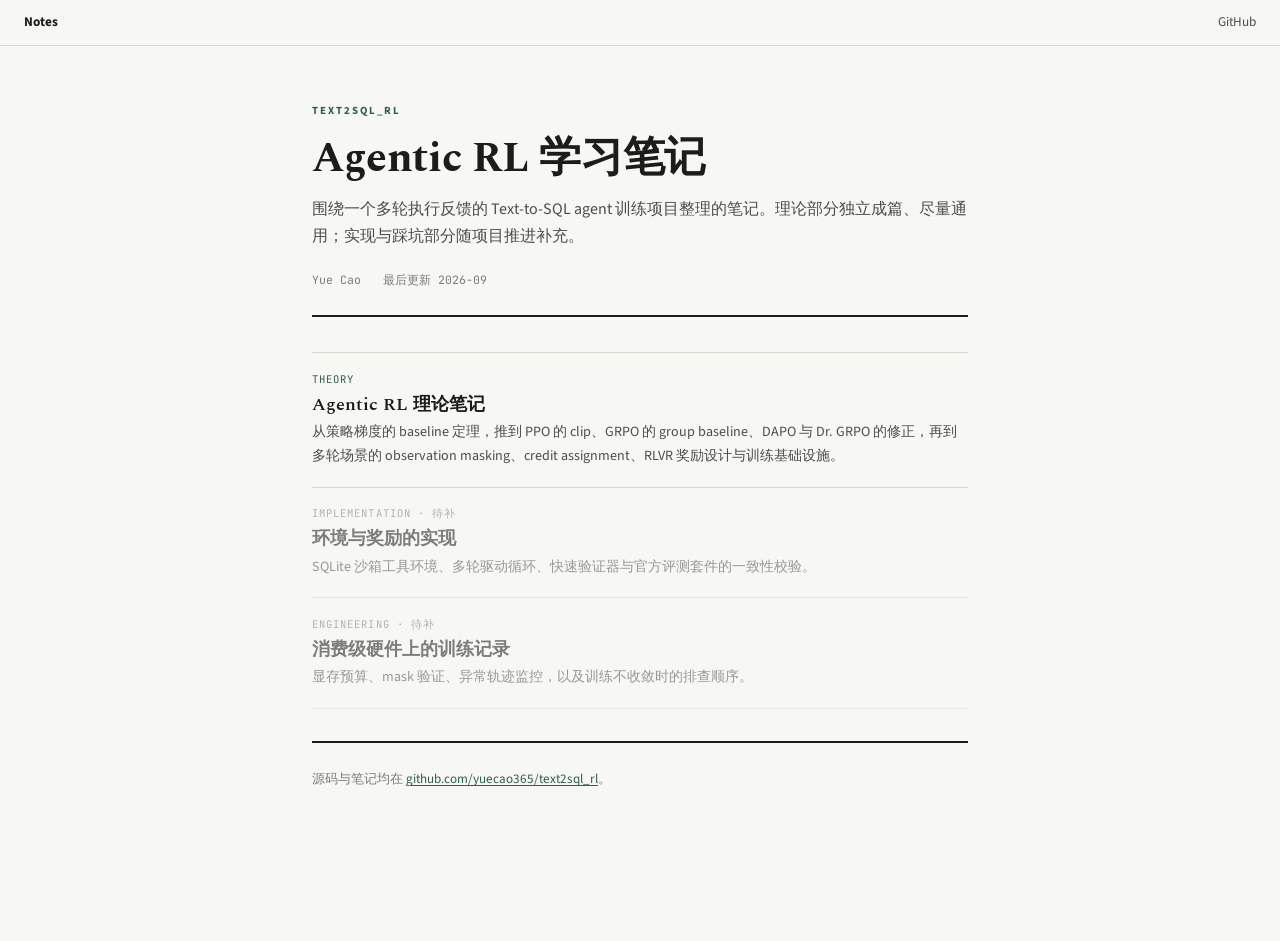
==== commit 9253bc06: "Restructure: lead with intuition, add an explicit through-line 内容组织之前是自底向上的数学顺序：开篇即记号表和 MDP 形式化， 读者要" ====
--- a/docs/index.html
+++ b/docs/index.html
@@ -8,7 +8,7 @@
 <link rel="preconnect" href="https://fonts.googleapis.com">
 <link rel="preconnect" href="https://fonts.gstatic.com" crossorigin>
 <link rel="stylesheet" href="https://fonts.googleapis.com/css2?family=Spectral:ital,wght@0,400;0,600;0,700;1,400&family=Source+Sans+3:wght@400;600;700&family=JetBrains+Mono:wght@400;500&display=swap">
-<link rel="stylesheet" href="assets/notes.css?v=3">
+<link rel="stylesheet" href="assets/notes.css?v=4">
 </head>
 <body>
 
--- a/docs/assets/notes.css
+++ b/docs/assets/notes.css
@@ -39,9 +39,13 @@
 
 /* ---------- 顶栏 ---------- */
 .topbar{border-bottom:1px solid var(--rule); background:var(--ground); position:sticky; top:0; z-index:20;}
+/* 顶栏横跨整页，不跟随正文列 */
 .topbar .inner{
-  max-width:var(--measure); margin:0 auto; padding:.7rem 1.5rem;
+  max-width:none; margin:0; padding:.7rem 1.5rem;
   display:flex; gap:1.5rem; align-items:baseline; font-size:.83rem;
+}
+@media (min-width:1360px){
+  .topbar .inner{padding:.7rem 2rem;}
 }
 .topbar a{color:var(--ink-2); text-decoration:none;}
 .topbar a:hover{color:var(--accent);}
@@ -53,16 +57,22 @@
 .wrap{max-width:var(--measure); margin:0 auto; padding:0 1.5rem 6rem;}
 .rail{display:none;}
 
-/* ---------- 左侧目录：浮在左空白区，不影响正文居中 ---------- */
+/* ---------- 左侧目录占一列，正文在剩余区域内居中 ---------- */
 @media (min-width:1360px){
+  .shell{
+    display:grid;
+    grid-template-columns:calc(var(--rail-w) + var(--rail-gap)) minmax(0,1fr);
+  }
   .rail{
-    display:block; position:fixed;
-    top:4rem;
-    left:max(1.5rem, calc(50% - var(--measure)/2 - var(--rail-gap) - var(--rail-w)));
-    width:var(--rail-w);
-    max-height:calc(100vh - 5.5rem);
-    overflow-y:auto; overscroll-behavior:contain;
+    display:block; grid-column:1;
+    position:sticky; top:0; align-self:start;
+    max-height:100vh; overflow-y:auto; overscroll-behavior:contain;
+    padding:3.6rem 1rem 3rem 2rem;
     font-size:.82rem; scrollbar-width:thin;
+  }
+  .shell > .wrap{
+    grid-column:2;
+    max-width:var(--measure); margin:0 auto;   /* 在右侧区域内居中 */
   }
   .toc{display:none;}     /* 有侧栏时隐藏页首内联目录 */
 }
@@ -140,6 +150,13 @@
   font-size:1.72rem; line-height:1.22; margin:.35rem 0 .4rem; text-wrap:balance;
 }
 .part-sub{font-size:.85rem; color:var(--ink-3); margin:0;}
+/* 主线标记：这一部分在回答哪个问题 */
+.thread{
+  display:inline-block; margin-top:.5rem;
+  font-size:.7rem; color:var(--ink-2);
+  border:1px solid var(--rule); border-radius:2px; padding:.1rem .45rem;
+}
+.thread b{color:var(--accent); font-weight:700;}
 h3{
   font-family:'Spectral',Georgia,serif; font-weight:600;
   font-size:1.24rem; line-height:1.3; margin:2rem 0 .6rem;
